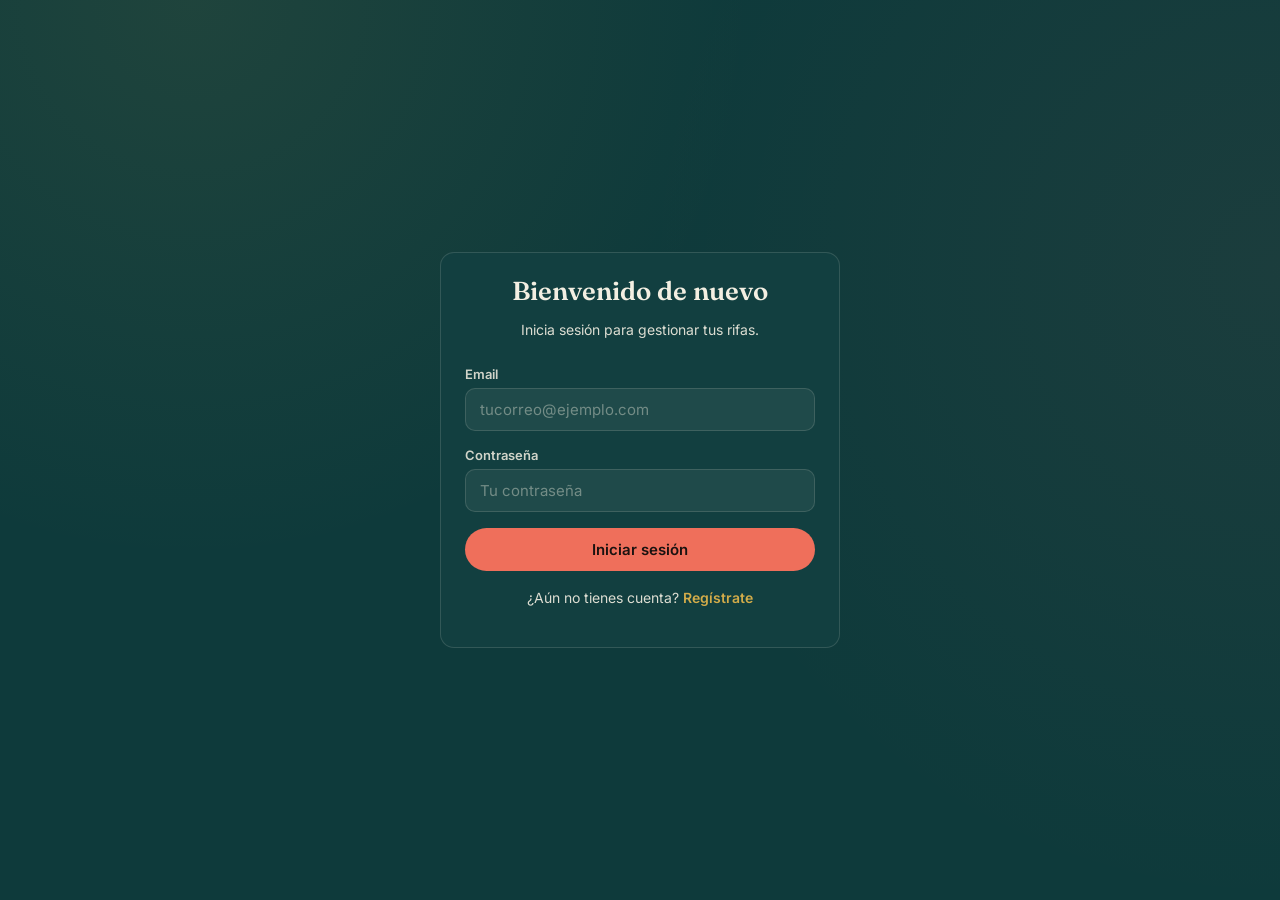
==== login.html @ a3537979 "Add files via upload" ====
<!DOCTYPE html>
<html lang="es">
<head>
<meta charset="UTF-8">
<meta name="viewport" content="width=device-width, initial-scale=1.0">
<title>Iniciar sesión | RifaMaster</title>
<link rel="preconnect" href="https://fonts.googleapis.com">
<link href="https://fonts.googleapis.com/css2?family=Fraunces:wght@500;600;700&family=Inter:wght@400;500;600;700&family=IBM+Plex+Mono:wght@400;500&display=swap" rel="stylesheet">
<link rel="stylesheet" href="css/style.css">
</head>
<body>
<div class="auth-wrap">
  <div class="auth-card card">
    <h1>Bienvenido de nuevo</h1>
    <p class="sub">Inicia sesión para gestionar tus rifas.</p>

    <div id="msg"></div>

    <form id="loginForm">
      <div class="field">
        <label for="email">Email</label>
        <input id="email" type="email" placeholder="tucorreo@ejemplo.com" required>
      </div>
      <div class="field">
        <label for="password">Contraseña</label>
        <input id="password" type="password" placeholder="Tu contraseña" required>
      </div>
      <button type="submit" class="btn btn--primary" style="width:100%;" id="submitBtn">Iniciar sesión</button>
    </form>

    <p class="auth-switch">¿Aún no tienes cuenta? <a href="register.html">Regístrate</a></p>
  </div>
</div>

<script src="js/api.js"></script>
<script>
document.getElementById("loginForm").addEventListener("submit", async (e) => {
  e.preventDefault();
  const msg = document.getElementById("msg");
  const btn = document.getElementById("submitBtn");
  msg.innerHTML = "";
  btn.disabled = true;
  btn.textContent = "Ingresando...";

  try {
    const data = await api("/auth/login", {
      method: "POST",
      body: {
        email: document.getElementById("email").value,
        password: document.getElementById("password").value,
      },
    });
    Auth.setSession(data.token, data.user);
    window.location.href = "dashboard.html";
  } catch (err) {
    showError(msg, err.message);
    btn.disabled = false;
    btn.textContent = "Iniciar sesión";
  }
});
</script>
</body>
</html>
---- css/style.css ----
/* =========================================================
   RifaMaster — Design tokens
   Tema "Noche de sorteo": fondo verde-noche profundo,
   acentos dorado (número ganador) y coral (acción),
   tickets sobre "papel" de boleto con borde perforado.
   ========================================================= */
:root {
  --bg: #0e3a3b;
  --bg-soft: #124746;
  --panel: #123f40;
  --gold: #e8b84b;
  --gold-dim: #b8913a;
  --coral: #ef6f5b;
  --coral-dim: #d65c49;
  --paper: #fbf7ee;
  --ink: #10231f;
  --ink-soft: #3c4f49;
  --cream: #f3efe2;
  --line: rgba(243, 239, 226, 0.14);
  --ok: #6fbf8b;
  --danger: #e8574b;

  --font-display: "Fraunces", "Georgia", serif;
  --font-body: "Inter", -apple-system, sans-serif;
  --font-mono: "IBM Plex Mono", monospace;

  --radius: 14px;
  --shadow: 0 20px 50px -20px rgba(0, 0, 0, 0.5);
}

* { box-sizing: border-box; }

html, body {
  margin: 0;
  padding: 0;
  background: var(--bg);
  color: var(--cream);
  font-family: var(--font-body);
  -webkit-font-smoothing: antialiased;
}

body {
  background-image:
    radial-gradient(circle at 15% 0%, rgba(232, 184, 75, 0.08), transparent 40%),
    radial-gradient(circle at 100% 30%, rgba(239, 111, 91, 0.06), transparent 45%);
  min-height: 100vh;
}

a { color: inherit; }

h1, h2, h3, h4 {
  font-family: var(--font-display);
  font-weight: 600;
  line-height: 1.1;
  margin: 0 0 0.4em;
}

p { line-height: 1.6; color: var(--cream); opacity: 0.9; }

.container {
  max-width: 1080px;
  margin: 0 auto;
  padding: 0 24px;
}

/* ---------- Nav ---------- */
.nav {
  display: flex;
  align-items: center;
  justify-content: space-between;
  padding: 22px 24px;
  max-width: 1080px;
  margin: 0 auto;
}
.nav__brand {
  font-family: var(--font-display);
  font-size: 22px;
  font-weight: 700;
  letter-spacing: 0.3px;
  text-decoration: none;
  display: flex;
  align-items: center;
  gap: 8px;
}
.nav__brand .dot { color: var(--gold); }
.nav__links { display: flex; gap: 18px; align-items: center; }
.nav__links a { text-decoration: none; font-size: 14px; opacity: 0.85; }
.nav__links a:hover { opacity: 1; }

/* ---------- Buttons ---------- */
.btn {
  display: inline-flex;
  align-items: center;
  justify-content: center;
  gap: 8px;
  font-family: var(--font-body);
  font-weight: 600;
  font-size: 15px;
  padding: 12px 22px;
  border-radius: 999px;
  border: none;
  cursor: pointer;
  text-decoration: none;
  transition: transform 0.15s ease, box-shadow 0.15s ease;
}
.btn:hover { transform: translateY(-1px); }
.btn:focus-visible { outline: 2px solid var(--gold); outline-offset: 2px; }
.btn--primary { background: var(--coral); color: #1a1210; }
.btn--primary:hover { background: var(--coral-dim); }
.btn--gold { background: var(--gold); color: #1a1508; }
.btn--gold:hover { background: var(--gold-dim); }
.btn--ghost { background: transparent; color: var(--cream); border: 1px solid var(--line); }
.btn--ghost:hover { border-color: var(--gold); }
.btn--danger { background: transparent; color: var(--danger); border: 1px solid rgba(232, 87, 75, 0.4); }
.btn--sm { padding: 8px 16px; font-size: 13px; }
.btn:disabled { opacity: 0.45; cursor: not-allowed; transform: none; }

/* ---------- Hero ---------- */
.hero {
  padding: 60px 24px 40px;
  text-align: center;
}
.hero__eyebrow {
  font-family: var(--font-mono);
  font-size: 13px;
  letter-spacing: 2px;
  text-transform: uppercase;
  color: var(--gold);
}
.hero h1 {
  font-size: clamp(36px, 6vw, 60px);
  max-width: 780px;
  margin: 12px auto 18px;
}
.hero p.lead {
  max-width: 560px;
  margin: 0 auto 28px;
  font-size: 17px;
}
.hero__cta { display: flex; gap: 14px; justify-content: center; flex-wrap: wrap; }

/* ---------- Ticket stub (signature element) ---------- */
.ticket-stub {
  position: relative;
  background: var(--paper);
  color: var(--ink);
  border-radius: 10px;
  padding: 22px;
  box-shadow: var(--shadow);
}
.ticket-stub::before,
.ticket-stub::after {
  content: "";
  position: absolute;
  top: 50%;
  width: 20px;
  height: 20px;
  background: var(--bg);
  border-radius: 50%;
  transform: translateY(-50%);
}
.ticket-stub::before { left: -10px; }
.ticket-stub::after { right: -10px; }
.ticket-stub .perforation {
  position: absolute;
  top: 0;
  bottom: 0;
  left: 74%;
  border-left: 2px dashed rgba(16, 35, 31, 0.25);
}

/* ---------- Feature grid ---------- */
.features {
  display: grid;
  grid-template-columns: repeat(auto-fit, minmax(220px, 1fr));
  gap: 18px;
  padding: 40px 0;
}
.feature {
  background: var(--panel);
  border: 1px solid var(--line);
  border-radius: var(--radius);
  padding: 24px;
}
.feature__num {
  font-family: var(--font-mono);
  color: var(--gold);
  font-size: 13px;
}
.feature h3 { font-size: 19px; margin-top: 10px; }
.feature p { font-size: 14px; margin: 0; }

/* ---------- Steps ---------- */
.steps {
  counter-reset: step;
  display: grid;
  gap: 14px;
  padding: 20px 0 50px;
}
.step {
  display: flex;
  gap: 16px;
  align-items: flex-start;
  padding: 16px 0;
  border-bottom: 1px solid var(--line);
}
.step:last-child { border-bottom: none; }
.step__num {
  font-family: var(--font-mono);
  color: var(--gold);
  font-size: 20px;
  min-width: 34px;
}

/* ---------- Cards / panels ---------- */
.card {
  background: var(--panel);
  border: 1px solid var(--line);
  border-radius: var(--radius);
  padding: 24px;
}
.card + .card { margin-top: 16px; }

/* ---------- Forms ---------- */
.field { margin-bottom: 16px; }
.field label {
  display: block;
  font-size: 13px;
  font-weight: 600;
  margin-bottom: 6px;
  color: var(--cream);
  opacity: 0.85;
}
.field input,
.field textarea,
.field select {
  width: 100%;
  padding: 11px 14px;
  border-radius: 10px;
  border: 1px solid var(--line);
  background: rgba(251, 247, 238, 0.06);
  color: var(--cream);
  font-family: var(--font-body);
  font-size: 15px;
}
.field input::placeholder, .field textarea::placeholder { color: rgba(243,239,226,0.4); }
.field input:focus, .field textarea:focus, .field select:focus {
  outline: none;
  border-color: var(--gold);
}
.field-row { display: grid; grid-template-columns: 1fr 1fr; gap: 14px; }
.hint { font-size: 12px; opacity: 0.6; margin-top: 4px; }
.error-box {
  background: rgba(232, 87, 75, 0.12);
  border: 1px solid rgba(232, 87, 75, 0.4);
  color: #ffb4ab;
  padding: 12px 16px;
  border-radius: 10px;
  font-size: 14px;
  margin-bottom: 16px;
}
.success-box {
  background: rgba(111, 191, 139, 0.12);
  border: 1px solid rgba(111, 191, 139, 0.4);
  color: var(--ok);
  padding: 12px 16px;
  border-radius: 10px;
  font-size: 14px;
  margin-bottom: 16px;
}

/* ---------- Auth pages ---------- */
.auth-wrap {
  min-height: 100vh;
  display: flex;
  align-items: center;
  justify-content: center;
  padding: 24px;
}
.auth-card { width: 100%; max-width: 400px; }
.auth-card h1 { font-size: 26px; text-align: center; }
.auth-card p.sub { text-align: center; font-size: 14px; margin-bottom: 24px; }
.auth-switch { text-align: center; font-size: 14px; margin-top: 16px; }
.auth-switch a { color: var(--gold); text-decoration: none; font-weight: 600; }

/* ---------- Dashboard ---------- */
.dash-header {
  display: flex;
  justify-content: space-between;
  align-items: center;
  padding: 30px 0;
  flex-wrap: wrap;
  gap: 12px;
}
.raffle-grid {
  display: grid;
  grid-template-columns: repeat(auto-fill, minmax(260px, 1fr));
  gap: 20px;
  padding-bottom: 60px;
}
.raffle-card {
  position: relative;
  background: var(--paper);
  color: var(--ink);
  border-radius: 12px;
  overflow: hidden;
  box-shadow: var(--shadow);
  text-decoration: none;
  display: block;
}
.raffle-card__banner {
  height: 110px;
  background-size: cover;
  background-position: center;
  background-color: var(--bg-soft);
}
.raffle-card__body { padding: 18px; }
.raffle-card h3 { font-size: 18px; margin-bottom: 4px; }
.raffle-card .meta { font-size: 13px; color: var(--ink-soft); margin-bottom: 10px; }
.badge {
  display: inline-block;
  font-family: var(--font-mono);
  font-size: 11px;
  letter-spacing: 0.5px;
  text-transform: uppercase;
  padding: 4px 10px;
  border-radius: 999px;
  font-weight: 600;
}
.badge--draft { background: rgba(60,79,73,0.15); color: var(--ink-soft); }
.badge--published { background: rgba(111,191,139,0.18); color: #2f7a4f; }
.badge--closed { background: rgba(232,184,75,0.2); color: var(--gold-dim); }
.badge--drawn { background: rgba(239,111,91,0.2); color: var(--coral-dim); }
.empty-state {
  text-align: center;
  padding: 60px 20px;
  border: 1px dashed var(--line);
  border-radius: var(--radius);
}

/* ---------- Ticket grid (public raffle page) ---------- */
.ticket-grid {
  display: grid;
  grid-template-columns: repeat(auto-fill, minmax(56px, 1fr));
  gap: 8px;
  margin: 24px 0;
}
.ticket-cell {
  font-family: var(--font-mono);
  font-size: 14px;
  text-align: center;
  padding: 10px 4px;
  border-radius: 8px;
  border: 1px solid var(--line);
  background: rgba(251, 247, 238, 0.05);
  cursor: pointer;
  transition: transform 0.1s ease;
}
.ticket-cell:hover { transform: scale(1.05); }
.ticket-cell.available { color: var(--cream); }
.ticket-cell.reserved { background: rgba(232, 184, 75, 0.25); color: var(--gold); cursor: not-allowed; }
.ticket-cell.confirmed { background: rgba(232, 87, 75, 0.25); color: var(--coral); cursor: not-allowed; }
.ticket-cell.winner { background: var(--gold); color: #1a1508; cursor: default; font-weight: 700; }
.legend { display: flex; gap: 18px; flex-wrap: wrap; font-size: 13px; margin-bottom: 10px; }
.legend span { display: inline-flex; align-items: center; gap: 6px; }
.legend i { width: 12px; height: 12px; border-radius: 3px; display: inline-block; }

/* ---------- Modal ---------- */
.modal-backdrop {
  position: fixed; inset: 0;
  background: rgba(6, 20, 20, 0.7);
  display: flex; align-items: center; justify-content: center;
  padding: 20px;
  z-index: 50;
}
.modal {
  background: var(--panel);
  border: 1px solid var(--line);
  border-radius: var(--radius);
  padding: 26px;
  width: 100%;
  max-width: 420px;
}

/* ---------- Table ---------- */
table.tickets-table { width: 100%; border-collapse: collapse; font-size: 14px; }
table.tickets-table th, table.tickets-table td {
  text-align: left;
  padding: 10px 8px;
  border-bottom: 1px solid var(--line);
}
table.tickets-table th { font-family: var(--font-mono); font-size: 12px; opacity: 0.7; text-transform: uppercase; }
.filters { display: flex; gap: 8px; margin-bottom: 16px; flex-wrap: wrap; }
.filters button {
  font-family: var(--font-mono);
  font-size: 12px;
  padding: 6px 12px;
  border-radius: 999px;
  border: 1px solid var(--line);
  background: transparent;
  color: var(--cream);
  cursor: pointer;
}
.filters button.active { background: var(--gold); color: #1a1508; border-color: var(--gold); }

/* ---------- Payment methods list ---------- */
.pm-list { display: grid; gap: 8px; margin: 10px 0 20px; }
.pm-item {
  display: flex;
  justify-content: space-between;
  align-items: center;
  background: rgba(251,247,238,0.05);
  border: 1px solid var(--line);
  border-radius: 10px;
  padding: 10px 14px;
  font-size: 14px;
}
.pm-item .pm-type { font-family: var(--font-mono); font-size: 12px; color: var(--gold); text-transform: uppercase; }

footer.site-footer {
  text-align: center;
  padding: 40px 24px;
  font-size: 13px;
  opacity: 0.6;
}

.spinner-text { font-family: var(--font-mono); font-size: 13px; opacity: 0.7; }

@media (max-width: 640px) {
  .field-row { grid-template-columns: 1fr; }
  .dash-header { flex-direction: column; align-items: flex-start; }
}
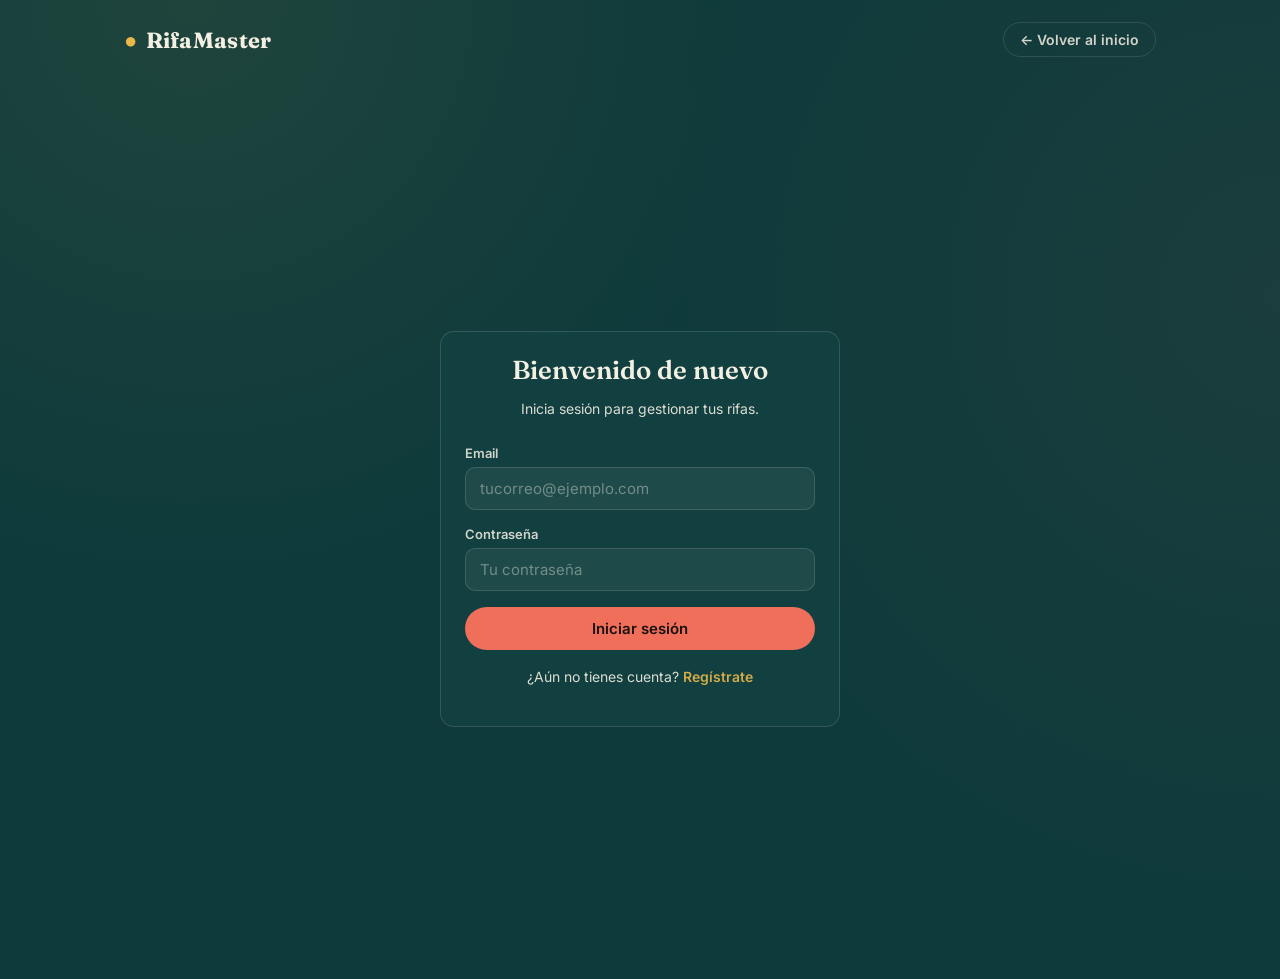
==== commit 9d871cf3: "Add files via upload" ====
--- a/login.html
+++ b/login.html
@@ -9,6 +9,14 @@
 <link rel="stylesheet" href="css/style.css">
 </head>
 <body>
+
+<nav class="nav">
+  <a href="index.html" class="nav__brand"><span class="dot">●</span> RifaMaster</a>
+  <div class="nav__links">
+    <a href="index.html" class="btn btn--ghost btn--sm">← Volver al inicio</a>
+  </div>
+</nav>
+
 <div class="auth-wrap">
   <div class="auth-card card">
     <h1>Bienvenido de nuevo</h1>
